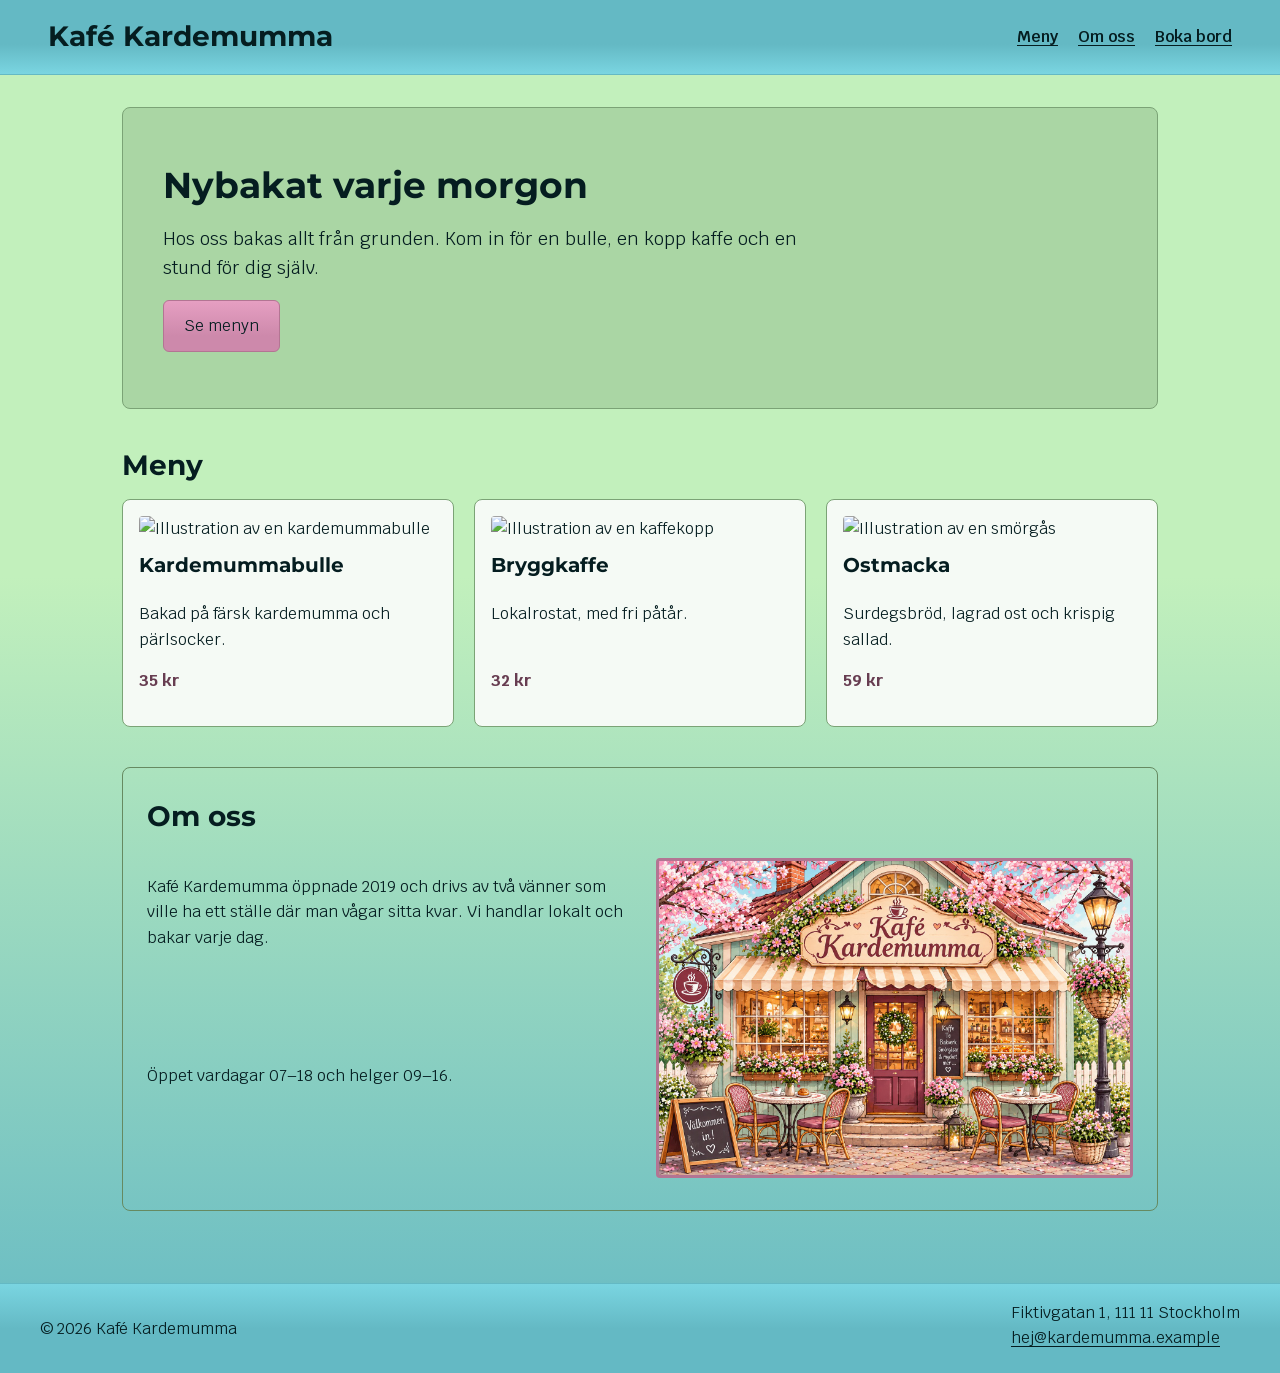
==== index.html @ 71bae6b2 "Add colour and font variables, and new café image" ====
<!DOCTYPE html>
<html lang="sv">
<head>
  <meta charset="UTF-8">
  <meta name="viewport" content="width=device-width, initial-scale=1.0">
  <link href="https://fonts.googleapis.com/css2?family=Krub:wght@400;700&family=Montserrat:wght@400;700&display=swap" rel="stylesheet">
  <title>Kafé Kardemumma – fika i hjärtat av Stockholm</title>
  <link rel="stylesheet" href="styles.css">
</head>
<body>
  <header>
    <h1>Kafé Kardemumma</h1>
    <nav aria-label="Huvudmeny">
      <ul>
        <li><a href="#meny">Meny</a></li>
        <li><a href="#om-oss">Om oss</a></li>
        <li><a href="kontakt.html">Boka bord</a></li>
      </ul>
    </nav>
  </header>

  <main>
    <section id="hero">
      <h2>Nybakat varje morgon</h2>
      <p>Hos oss bakas allt från grunden. Kom in för en bulle, en kopp kaffe och en stund för dig själv.</p>
      <a href="#meny" class="knapp">Se menyn</a>
    </section>

    <section id="meny">
      <h2>Meny</h2>
      <div class="meny-lista">
      <article>
        <img src="images/bulle.svg" alt="Illustration av en kardemummabulle">
        <h3>Kardemummabulle</h3>
        <p>Bakad på färsk kardemumma och pärlsocker.</p>
        <p class="pris">35 kr</p>
      </article>
      <article>
        <img src="images/kaffe.svg" alt="Illustration av en kaffekopp">
        <h3>Bryggkaffe</h3>
        <p>Lokalrostat, med fri påtår.</p>
        <p class="pris">32 kr</p>
      </article>
      <article>
        <img src="images/smorgas.svg" alt="Illustration av en smörgås">
        <h3>Ostmacka</h3>
        <p>Surdegsbröd, lagrad ost och krispig sallad.</p>
        <p class="pris">59 kr</p>
      </article>
      </div>
    </section>

    <section id="om-oss">
      <h2>Om oss</h2>
      <img src="images/cafe.jpg" alt="Illustration av Kafé Kardemummas fasad">
      <p>Kafé Kardemumma öppnade 2019 och drivs av två vänner som ville ha ett ställe där man vågar sitta kvar. Vi handlar lokalt och bakar varje dag.</p>
      <p>Öppet vardagar 07–18 och helger 09–16.</p>
    </section>
  </main>

  <footer>
    <p>&copy; 2026 Kafé Kardemumma</p>
    <address>
      Fiktivgatan 1, 111 11 Stockholm<br>
      <a href="mailto:hej@kardemumma.example">hej@kardemumma.example</a>
    </address>
  </footer>
</body>
</html>
---- styles.css ----
/* ===== Dag 3: grunder, boxmodell ===== */
*,
*::before,
*::after {
  box-sizing: border-box;
}

:root {
    /* Colors */
  --color-primary-900: #1E4A4F;
  --color-primary-700: #3D818A;
  --color-primary-600: #4F9DA7;
  --color-primary-500: #64B9C4;
  --color-primary-400: #7AD5E1;
  --color-primary-300: #91F2FE;
  --color-secondary-900: #4D2C3C; 
  --color-secondary-800: #673D51;
  --color-secondary-700: #804E67;
  --color-secondary-600: #9A617D;
  --color-secondary-500: #B37593;
  --color-secondary-400: #CD89AB;
  --color-secondary-300: #E69FC2;
  --color-secondary-200: #FFB5DA;
  --color-neutral-700: #51714D;
  --color-neutral-600: #668A61;
  --color-neutral-500: #7BA376;
  --color-neutral-400: #92BD8C;
  --color-neutral-300: #AAD6A4; 
  --color-neutral-200: #C2F0BC;
  --color-neutral-50: #F5FAF5;
  --color-text-default: #051D20;
  --color-text-hover: var(--color-primary-900);
  --color-outline: #1a73e8;

  --background-gradient: linear-gradient( to bottom, var(--color-neutral-200) 42%, var(--color-primary-500) 100%);
  --primary-gradient-to-bottom: linear-gradient(to bottom, var(--color-primary-500) 60%, var(--color-primary-400) 100%);
  --primary-gradient-to-top: linear-gradient(to top, var(--color-primary-500) 50%, var(--color-primary-400) 100%);
  --border-primary: var(--color-primary-600);
  --border-neutral: var(--color-neutral-500);
  --button-primary-gradient: linear-gradient(to top, var(--color-primary-600) 30%, var(--color-primary-300) 100%);
  --button-secondary-gradient: linear-gradient(to top, var(--color-secondary-400) 30%, var(--color-secondary-300) 100%);
  --button-hover-secondary: var(--color-secondary-500);

  /* Fonts */
  --font-heading: font-family: Montserrat, Arial, sans-serif; 
  --font-body: font-family: Krub, "Segoe UI", sans-serif; 
  --font-caption: font-family: Montserrat, Arial, sans-serif; 
  
}
/* Montserrat, sans-serif; Krub, sans-serif; */

body {
  margin: 0;
  font-family: Arial, sans-serif;
  color: var(--color-text-default);
  background: var(--background-gradient)
  /* color: #222222;
  background-color: #fffaf3; */

}

header {
  background: var(--primary-gradient-to-bottom); 
  color:var(--color-text-default);
  border-bottom: 1px solid var(--color-primary-500);
  padding: 16px 24px;
  /*   background-color: #5b3a29;
  color: #ffffff; */
}

header h1 {
  margin: 0 0 8px;
}

nav ul {
  list-style: none;
  margin: 0;
  padding: 0;
}

nav a {
  color: var(--color-text-default);   /*  #751068 */ 
}

main {
  padding: 24px;
  max-width: 1100px;
  margin: 0 auto;
}

section {
  margin-bottom: 40px;
}

article {
  background-color: var(--color-neutral-50); /* #ffffff */
  border: 1px solid var(--color-neutral-500); /*  #e3d5c3 */
  border-radius: 8px;
  padding: 16px;
  margin-bottom: 16px;
}

article img,
#om-oss img {
  max-width: 100%;
  height: auto;
  border-radius: 4px;
}

#om-oss img {
  border: 3px solid var(--color-secondary-500);
}

.knapp {
  display: inline-block;
  background: var(--button-secondary-gradient);
  color: var(--color-text-default); /*   background-color: #8c1010; color: #ffffff; */
  padding: 12px 20px;
  border: 1px solid var(--color-secondary-500);
  border-radius: 6px;
  text-decoration: none;
}

footer {
  background: var(--primary-gradient-to-top);  /*   background-color: #2b1c14; color: #ffffff; */
  border-top: 1px solid var(--color-primary-500);
  color: var(--color-text-default);
  padding: 8px 24px 32px 32px;
}

footer a {
  color: var(--color-text-default) ;  /* #ffffff */
}

address {
  font-style: normal;
}

/* ===== Dag 4: typografi och färg ===== */
body {
  font-family: Krub, sans-serif; 
  font-size: 1rem;
  line-height: 1.6;
}

h1,
h2,
h3 {
  font-family: Montserrat, sans-serif;
  line-height: 1.2;
  color: var(--color-text-default); /* #3b2418 */
}

header h1 {
  color: var(--color-text-default);
  font-size: 1.75rem;
}

h2 {
  font-size: 1.75rem;
  margin: 0 0 16px;
}

h3 {
  font-size: 1.25rem;
  margin: 12px 0 8px;
}

.pris {
  font-weight: 700;
  color: var(--color-secondary-800); /* #8c1010 */
}

a {
  color: var(--color-text-default); /* #8c1010 */
  text-underline-offset: 3px;
}

a:hover {
  color: var(--color-text-hover); /* #5e0a0a; */
  font-weight: 700;
}

nav a {
  font-weight: 600;
}

.knapp:hover {
  background: var(--button-hover-secondary); /* #6f0c0c */
  color: var(--color-text-hover);
  font-weight: 700;
}

a:focus-visible,
button:focus-visible,
input:focus-visible,
select:focus-visible,
textarea:focus-visible {
  outline: 3px solid var(--color-outline);  /* #1a73e8 */
  outline-offset: 2px;
}

#hero {
  background-color: var(--color-neutral-300) ;  /* #f3e3cf */
  border: 1px solid var(--color-neutral-500);
  padding: 32px 24px;
  border-radius: 8px;
}

#hero p {
  font-size: 1.125rem;
  max-width: 60ch;
}

/* Formulär */
.falt,
.val {
  margin-bottom: 16px;
}

label {
  display: block;
  font-weight: 600;
  margin-bottom: 4px;
}

.val label {
  display: inline;
  font-weight: 400;
  margin-left: 8px;
}

input[type="text"],
input[type="email"],
input[type="tel"],
input[type="date"],
select,
textarea {
  width: 100%;
  max-width: 28rem;
  padding: 10px 12px;
  border: 2px solid var(--color-neutral-400); /* #8a7a6a */
  border-radius: 6px;
  font: inherit;
}

fieldset {
  border: 1px solid var(--color-neutral-400); /* #e3d5c3 */
  border-radius: 8px;
  margin: 0 0 16px;
  padding: 12px 16px;
}

legend {
  font-weight: 700;
  padding: 0 8px;
}

/* ===== Dag 5: Flexbox ===== */
header {
  display: flex;
  flex-wrap: wrap;
  align-items: center;
  justify-content: space-between;
  gap: 8px 24px;
}

header h1 {
  margin: 0;
}

nav ul {
  display: flex;
  gap: 20px;
}

footer {
  display: flex;
  flex-wrap: wrap;
  justify-content: space-between;
  gap: 8px;
}

article {
  display: flex;
  flex-direction: column;
}

article .pris {
  margin-top: auto;
}

/* ===== Dag 6: Grid ===== */
.meny-lista {
  display: grid;
  grid-template-columns: repeat(auto-fit, minmax(240px, 1fr));
  gap: 20px;
}

.meny-lista article {
  margin-bottom: 0;
}

#om-oss {
  display: grid;
  grid-template-columns: 1fr;
  gap: 8px 32px;
  border: 1px solid var(--color-neutral-600);
  padding: 32px 24px;
  border-radius: 8px;
}

#om-oss h2 {
  grid-column: 1 / -1;
}

/* ===== Dag 7: Responsiv design (mobile first) ===== */
@media (min-width: 600px) {
  main {
    padding: 32px;
  }

  header {
    padding: 24px 32px;
  }

  #hero {
    padding: 56px 40px;
  }

  #hero h2 {
    font-size: 2.25rem;
  }

  footer {
    padding: 16px 40px;
    gap: 16px;
  }
}

@media (min-width: 900px) {
  #om-oss {
    grid-template-columns: 1fr 1fr;
    align-items: start;
  }

  #om-oss img {
    grid-row: 2 / span 2;
    grid-column: 2;
  }

  header {
    padding: 20px 48px;
  }
}
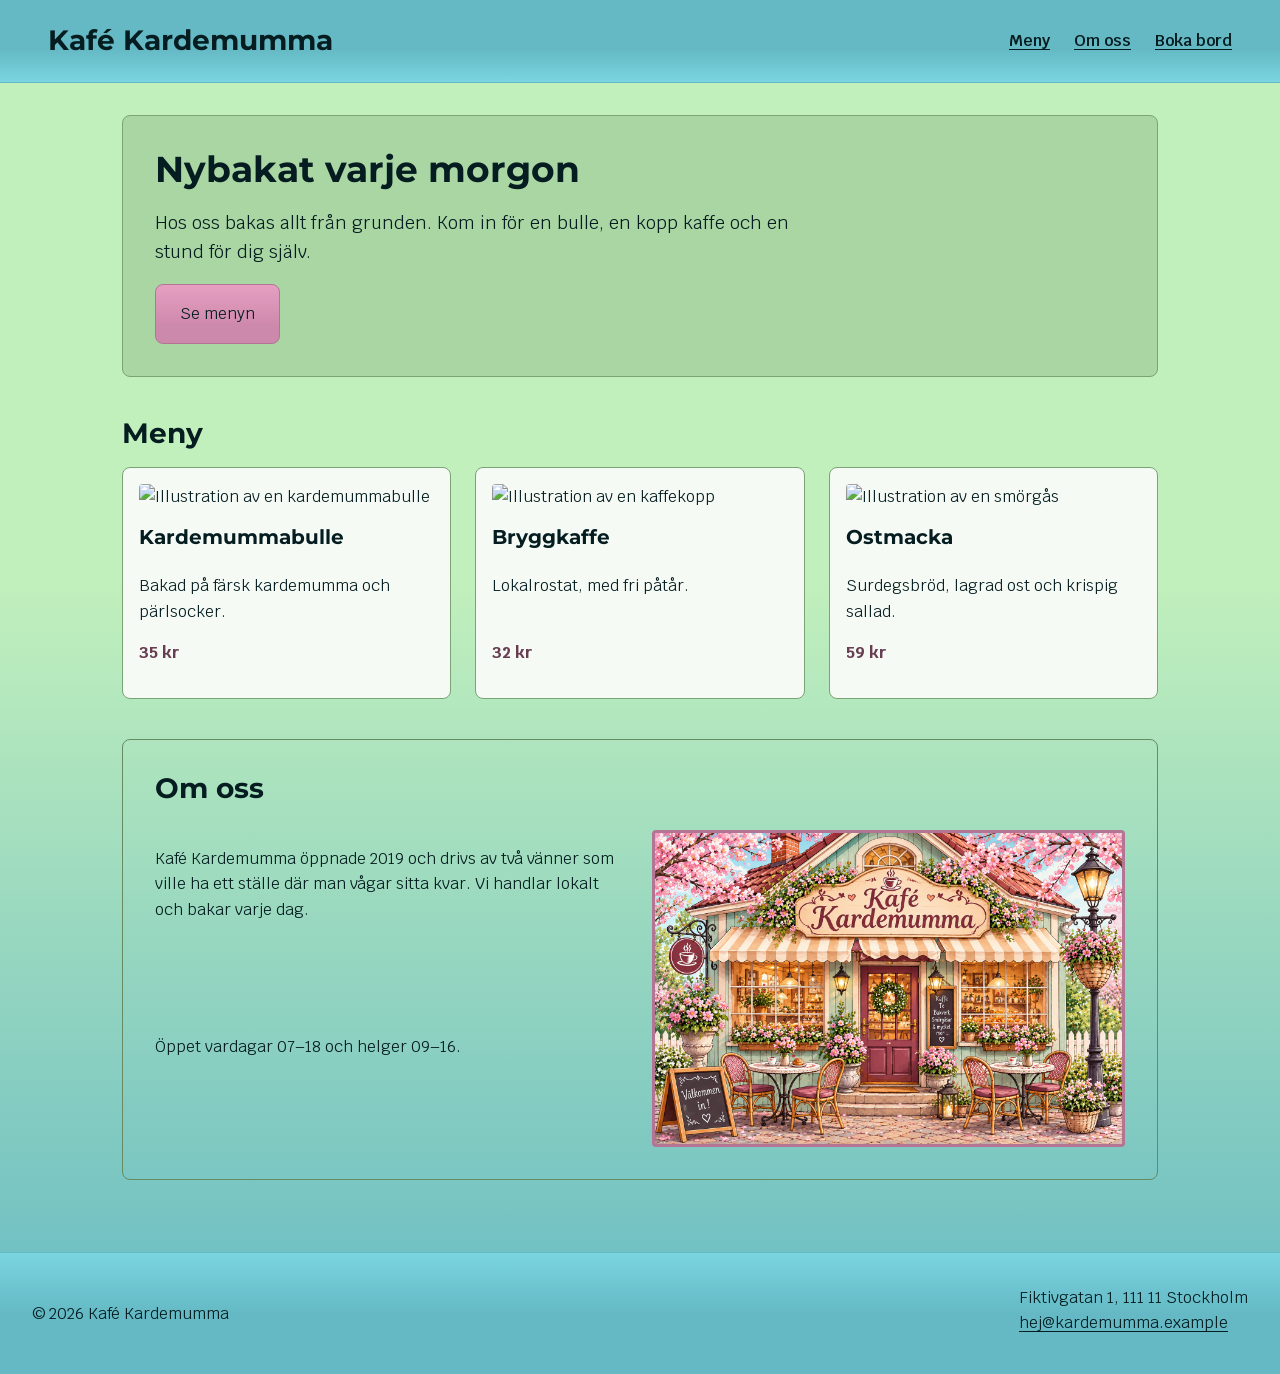
==== commit cea3581a: "Refactor CSS into variables, base, layout and components files" ====
--- a/index.html
+++ b/index.html
@@ -5,7 +5,11 @@
   <meta name="viewport" content="width=device-width, initial-scale=1.0">
   <link href="https://fonts.googleapis.com/css2?family=Krub:wght@400;700&family=Montserrat:wght@400;700&display=swap" rel="stylesheet">
   <title>Kafé Kardemumma – fika i hjärtat av Stockholm</title>
-  <link rel="stylesheet" href="styles.css">
+  <link rel="stylesheet" href="css/styles.css">
+  <link rel="stylesheet" href="css/variables.css">
+  <link rel="stylesheet" href="css/base.css">
+  <link rel="stylesheet" href="css/layout.css">
+  <link rel="stylesheet" href="css/components.css">
 </head>
 <body>
   <header>
--- a/css/styles.css
+++ b/css/styles.css
@@ -0,0 +1,34 @@
+/* ===== Dag 3: grunder, boxmodell ===== */
+
+
+
+
+
+
+
+
+
+
+
+
+
+
+
+
+
+
+/* ===== Dag 4: typografi och färg ===== */
+
+
+
+
+
+
+
+
+
+
+
+
+
+
--- a/css/variables.css
+++ b/css/variables.css
@@ -0,0 +1,63 @@
+:root {
+    /* Colors */
+  --color-primary-900: #1E4A4F;
+  --color-primary-700: #3D818A;
+  --color-primary-600: #4F9DA7;
+  --color-primary-500: #64B9C4;
+  --color-primary-400: #7AD5E1;
+  --color-primary-300: #91F2FE;
+  --color-secondary-900: #4D2C3C; 
+  --color-secondary-800: #673D51;
+  --color-secondary-700: #804E67;
+  --color-secondary-600: #9A617D;
+  --color-secondary-500: #B37593;
+  --color-secondary-400: #CD89AB;
+  --color-secondary-300: #E69FC2;
+  --color-secondary-200: #FFB5DA;
+  --color-neutral-700: #51714D;
+  --color-neutral-600: #668A61;
+  --color-neutral-500: #7BA376;
+  --color-neutral-400: #92BD8C;
+  --color-neutral-300: #AAD6A4; 
+  --color-neutral-200: #C2F0BC;
+  --color-neutral-50: #F5FAF5;
+  --color-text-default: #051D20;
+  --color-text-hover: var(--color-primary-900);
+  --color-outline: #1a73e8;
+
+  --background-gradient: linear-gradient( to bottom, var(--color-neutral-200) 42%, var(--color-primary-500) 100%);
+  --primary-gradient-to-bottom: linear-gradient(to bottom, var(--color-primary-500) 60%, var(--color-primary-400) 100%);
+  --primary-gradient-to-top: linear-gradient(to top, var(--color-primary-500) 50%, var(--color-primary-400) 100%);
+  --border-primary: var(--color-primary-600);
+  --border-neutral: var(--color-neutral-500);
+  --button-primary-gradient: linear-gradient(to top, var(--color-primary-600) 30%, var(--color-primary-300) 100%);
+  --button-secondary-gradient: linear-gradient(to top, var(--color-secondary-400) 30%, var(--color-secondary-300) 100%);
+  --button-hover-secondary: var(--color-secondary-500);
+
+  /* Fonts */
+  --font-heading: font-family: Montserrat, Arial, sans-serif; 
+  --font-body: font-family: Krub, "Segoe UI", sans-serif; 
+  --font-caption: font-family: Montserrat, Arial, sans-serif; 
+
+  --fs-base: 1rem;
+  --fs-h1: 1.75rem;
+  --fs-h2: 1.75rem;
+  --fs-h3: 1.25rem;
+  --fs-hero: 1.125rem;
+  --fs-hero-h2: 2.25rem;
+
+  /* Space */
+  --space-1: 8px;
+  --space-2: 16px;
+  --space-3: 24px;
+  --space-4: 32px;
+  --space-5: 40px;
+  --space-6: 48px;
+  --space-7: 56px; 
+
+  /* Radius */
+  --radius-s: 4px;
+  --radius-m: 8px;
+  --radius-l: 16px;
+  --radius-xl: 32px;
+}
--- a/css/base.css
+++ b/css/base.css
@@ -0,0 +1,67 @@
+/* Reset */
+*,
+*::before,
+*::after {
+  box-sizing: border-box;
+}
+
+body {
+  margin: 0;
+  font-family: Arial, sans-serif;
+  color: var(--color-text-default);
+  background: var(--background-gradient)
+  /* color: #222222;
+  background-color: #fffaf3; */
+}
+
+body {
+  font-family: Krub, sans-serif; 
+  font-size: var(--fs-base); /* 1rem */
+  line-height: 1.6;
+}
+
+h1,
+h2,
+h3 {
+  font-family: Montserrat, sans-serif;
+  line-height: 1.2;
+  color: var(--color-text-default); /* #3b2418 */
+}
+
+h2 {
+  font-size: var(--fs-h2); /* 1.75rem */
+  margin: 0 0 var(--space-2); /* 16px */
+}
+
+h3 {
+  font-size: var(--fs-h3) ; /* 1.25rem */
+  margin: var(--space-2) 0 var(--space-1) ; /* 12px 0 8px */
+}
+
+a {
+  color: var(--color-text-default); /* #8c1010 */
+  text-underline-offset: 3px;
+}
+
+a:hover {
+  color: var(--color-text-hover); /* #5e0a0a; */
+  font-weight: 700;
+}
+
+section {
+  margin-bottom: var(--space-5); /* 40px */
+}
+
+address {
+  font-style: normal;
+}
+
+a:focus-visible,
+button:focus-visible,
+input:focus-visible,
+select:focus-visible,
+textarea:focus-visible {
+  outline: 3px solid var(--color-outline);  /* #1a73e8 */
+  outline-offset: 2px;
+}
+
--- a/css/layout.css
+++ b/css/layout.css
@@ -0,0 +1,164 @@
+/* Jag stör mig på att headern ändras beroende på om jag är inne på startsidan eller bokningen. 
+Vet just nu inte hur jag ska fixa det.*/
+header { 
+  background: var(--primary-gradient-to-bottom); 
+  color:var(--color-text-default);
+  border-bottom: 1px solid var(--color-primary-500);
+  padding: var(--space-2) var(--space-3); /* 16px 24px */
+  /*   background-color: #5b3a29;
+  color: #ffffff; */
+}
+
+header h1 {
+  margin: 0 0 var(--space-1); /* 8px */
+}
+
+header h1 {
+  color: var(--color-text-default);
+  font-size: var(--fs-h1); /* 1.75rem */
+}
+
+
+nav ul {
+  list-style: none;
+  margin: 0;
+  padding: 0;
+}
+
+nav a {
+  color: var(--color-text-default);   /*  #751068 */ 
+}
+
+nav a {
+  font-weight: 600;
+}
+
+main {
+  padding: var(--space-3);
+  max-width: 1100px;
+  margin: 0 auto;
+}
+
+#hero {
+  background-color: var(--color-neutral-300) ;  /* #f3e3cf */
+  border: 1px solid var(--color-neutral-500);
+  padding: var(--space-4) var(--space-3); /* 32px 24px */
+  border-radius: var(--radius-m); /* 8px */
+}
+
+#hero p {
+  font-size: var(--fs-hero); /* 1.125rem */
+  max-width: 60ch;
+}
+
+footer {
+  background: var(--primary-gradient-to-top);  /*   background-color: #2b1c14; color: #ffffff; */
+  border-top: 1px solid var(--color-primary-500);
+  color: var(--color-text-default);
+  padding: var(--space-1) var(--space-3) var(--space-3) var(--space-3);  /* 8px 24px 32px 32px */
+}
+
+footer a {
+  color: var(--color-text-default) ;  /* #ffffff */
+}
+
+article img,
+#om-oss img {
+  max-width: 100%;
+  height: auto;
+  border-radius: var(--radius-s); /* 4px */
+}
+
+#om-oss img {
+  border: 3px solid var(--color-secondary-500);
+}
+
+header {
+  display: flex;
+  flex-wrap: wrap;
+  align-items: center;
+  justify-content: space-between;
+  gap: var(--space-1) var(--space-3); /* 8px 24px */
+}
+
+header h1 {
+  margin: 0;
+}
+
+nav ul {
+  display: flex;
+  gap: var(--space-3); /* 20px */
+}
+
+footer {
+  display: flex;
+  flex-wrap: wrap;
+  justify-content: space-between;
+  gap: var(--space-1); /* 8px */
+}
+
+/* ===== Dag 6: Grid ===== */
+.meny-lista {
+  display: grid;
+  grid-template-columns: repeat(auto-fit, minmax(240px, 1fr));
+  gap: var(--space-3); /* 20px */
+}
+
+.meny-lista article {
+  margin-bottom: 0;
+}
+
+#om-oss {
+  display: grid;
+  grid-template-columns: 1fr;
+  gap:  var(--space-1) var(--space-3); /* 8px 24px */
+  border: 1px solid var(--color-neutral-600);
+  padding: var(--space-4); /*  32px 24px */
+  border-radius: var(--space-1); /* 8px */
+}
+
+#om-oss h2 {
+  grid-column: 1 / -1;
+}
+
+/* ===== Dag 7: Responsiv design (mobile first) ===== */
+@media (min-width: 600px) {
+  main {
+    padding: var(--space-4); /* 32px */
+  }
+
+  header {
+    padding: var(--space-4) var(--space-4); /*  24px 32px */
+  }
+
+  #hero {
+    padding: var(--space-4) var(--space-4); /*  56px 40px */
+  }
+
+  #hero h2 {
+    font-size: var(--fs-hero-h2); /* 2.25rem */
+  }
+
+  footer {
+    padding: var(--space-4) var(--space-4); /*  16px 40px */
+    gap: var(--space-2); /*  16px */
+  }
+}
+
+@media (min-width: 900px) {
+  #om-oss {
+    grid-template-columns: 1fr 1fr;
+    align-items: start;
+  }
+
+  #om-oss img {
+    grid-row: 2 / span 2;
+    grid-column: 2;
+  }
+
+  header {
+    padding: var(--space-3) var(--space-6); /*20px 48px;*/ 
+  }
+}
+
+
--- a/css/components.css
+++ b/css/components.css
@@ -0,0 +1,81 @@
+.knapp {
+  display: inline-block;
+  background: var(--button-secondary-gradient);
+  color: var(--color-text-default); /*   background-color: #8c1010; color: #ffffff; */
+  padding: var(--space-2) var(--space-3); /* 12px 20px */
+  border: 1px solid var(--color-secondary-500);
+  border-radius: var(--radius-m); /* 6px */
+  text-decoration: none;
+}
+
+.knapp:hover {
+  background: var(--button-hover-secondary); /* #6f0c0c */
+  color: var(--color-text-hover);
+  font-weight: 700;
+}
+
+.pris {
+  font-weight: 700;
+  color: var(--color-secondary-800); /* #8c1010 */
+}
+
+article {
+  background-color: var(--color-neutral-50); /* #ffffff */
+  border: 1px solid var(--color-neutral-500); /*  #e3d5c3 */
+  border-radius: var(--radius-m); /* 8px */
+  padding: var(--space-2); /* 16px */
+  margin-bottom: var(--space-2); /* 16px */
+}
+
+article {
+  display: flex;
+  flex-direction: column;
+}
+
+article .pris {
+  margin-top: auto;
+}
+
+/* Formulär */
+.falt,
+.val {
+  margin-bottom: var(--space-2); /* 16px */
+}
+
+label {
+  display: block;
+  font-weight: 600;
+  margin-bottom: var(--space-1); /* 4px */
+}
+
+.val label {
+  display: inline;
+  font-weight: 400;
+  margin-left: var(--space-1); /* 8px */
+}
+
+input[type="text"],
+input[type="email"],
+input[type="tel"],
+input[type="date"],
+select,
+textarea {
+  width: 100%;
+  max-width: 28rem;
+  padding: var(--space-1) var(--space-2); /* 10px 12px */
+  border: 2px solid var(--color-neutral-400); /* #8a7a6a */
+  border-radius: var(--radius-m); /* 6px */
+  font: inherit;
+}
+
+fieldset {
+  border: 1px solid var(--color-neutral-400); /* #e3d5c3 */
+  border-radius: var(--radius-m); /* 8px */
+  margin: 0 0 var(--space-2); /* 16px */
+  padding: var(--space-1) var(--space-2); /* 12px 16px */
+}
+
+legend {
+  font-weight: 700;
+  padding: 0 var(--space-1); /* 8px */
+}
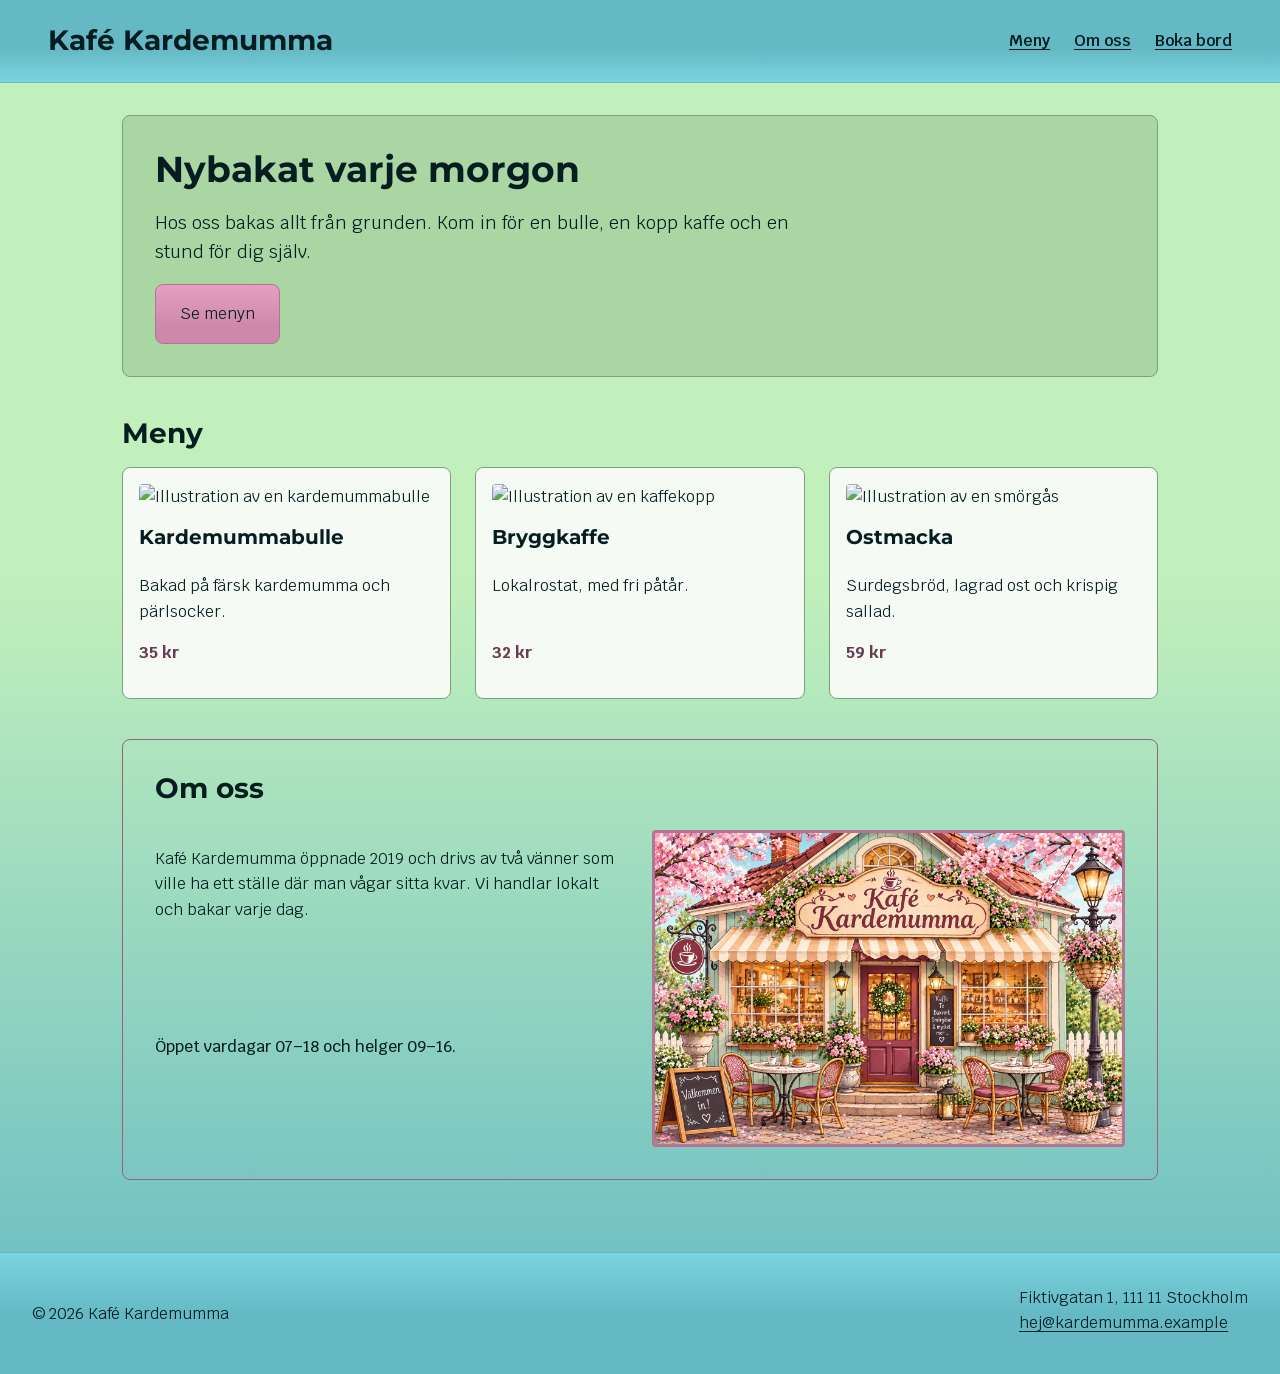
==== commit 48b27097: "Add font-weight to #tider and change bordercolour #om-oss" ====
--- a/index.html
+++ b/index.html
@@ -3,9 +3,8 @@
 <head>
   <meta charset="UTF-8">
   <meta name="viewport" content="width=device-width, initial-scale=1.0">
-  <link href="https://fonts.googleapis.com/css2?family=Krub:wght@400;700&family=Montserrat:wght@400;700&display=swap" rel="stylesheet">
+  <link href="https://fonts.googleapis.com/css2?family=Krub:wght@400;500;600;700&family=Montserrat:wght@300;400;500;600;700&display=swap" rel="stylesheet">
   <title>Kafé Kardemumma – fika i hjärtat av Stockholm</title>
-  <link rel="stylesheet" href="css/styles.css">
   <link rel="stylesheet" href="css/variables.css">
   <link rel="stylesheet" href="css/base.css">
   <link rel="stylesheet" href="css/layout.css">
@@ -58,7 +57,7 @@
       <h2>Om oss</h2>
       <img src="images/cafe.jpg" alt="Illustration av Kafé Kardemummas fasad">
       <p>Kafé Kardemumma öppnade 2019 och drivs av två vänner som ville ha ett ställe där man vågar sitta kvar. Vi handlar lokalt och bakar varje dag.</p>
-      <p>Öppet vardagar 07–18 och helger 09–16.</p>
+      <p id="tider">Öppet vardagar 07–18 och helger 09–16.</p>
     </section>
   </main>
 
--- a/css/base.css
+++ b/css/base.css
@@ -45,7 +45,7 @@
 
 a:hover {
   color: var(--color-text-hover); /* #5e0a0a; */
-  font-weight: 700;
+  font-weight: 800;
 }
 
 section {
--- a/css/layout.css
+++ b/css/layout.css
@@ -9,6 +9,14 @@
   color: #ffffff; */
 }
 
+header {
+  display: flex;
+  flex-wrap: wrap;
+  align-items: center;
+  justify-content: space-between;
+  gap: var(--space-1) var(--space-3); /* 8px 24px */
+}
+
 header h1 {
   margin: 0 0 var(--space-1); /* 8px */
 }
@@ -18,6 +26,9 @@
   font-size: var(--fs-h1); /* 1.75rem */
 }
 
+header h1 {
+  margin: 0;
+}
 
 nav ul {
   list-style: none;
@@ -31,6 +42,11 @@
 
 nav a {
   font-weight: 600;
+}
+
+nav ul {
+  display: flex;
+  gap: var(--space-3); /* 20px */
 }
 
 main {
@@ -62,6 +78,13 @@
   color: var(--color-text-default) ;  /* #ffffff */
 }
 
+footer {
+  display: flex;
+  flex-wrap: wrap;
+  justify-content: space-between;
+  gap: var(--space-1); /* 8px */
+}
+
 article img,
 #om-oss img {
   max-width: 100%;
@@ -73,30 +96,9 @@
   border: 3px solid var(--color-secondary-500);
 }
 
-header {
-  display: flex;
-  flex-wrap: wrap;
-  align-items: center;
-  justify-content: space-between;
-  gap: var(--space-1) var(--space-3); /* 8px 24px */
+#tider {
+    font-weight: 500;
 }
-
-header h1 {
-  margin: 0;
-}
-
-nav ul {
-  display: flex;
-  gap: var(--space-3); /* 20px */
-}
-
-footer {
-  display: flex;
-  flex-wrap: wrap;
-  justify-content: space-between;
-  gap: var(--space-1); /* 8px */
-}
-
 /* ===== Dag 6: Grid ===== */
 .meny-lista {
   display: grid;
@@ -112,7 +114,7 @@
   display: grid;
   grid-template-columns: 1fr;
   gap:  var(--space-1) var(--space-3); /* 8px 24px */
-  border: 1px solid var(--color-neutral-600);
+  border: 1px solid var(--color-secondary-600);/* --color-neutral-600 --color-secondary-700 */
   padding: var(--space-4); /*  32px 24px */
   border-radius: var(--space-1); /* 8px */
 }
--- a/css/components.css
+++ b/css/components.css
@@ -35,7 +35,6 @@
 article .pris {
   margin-top: auto;
 }
-
 /* Formulär */
 .falt,
 .val {
